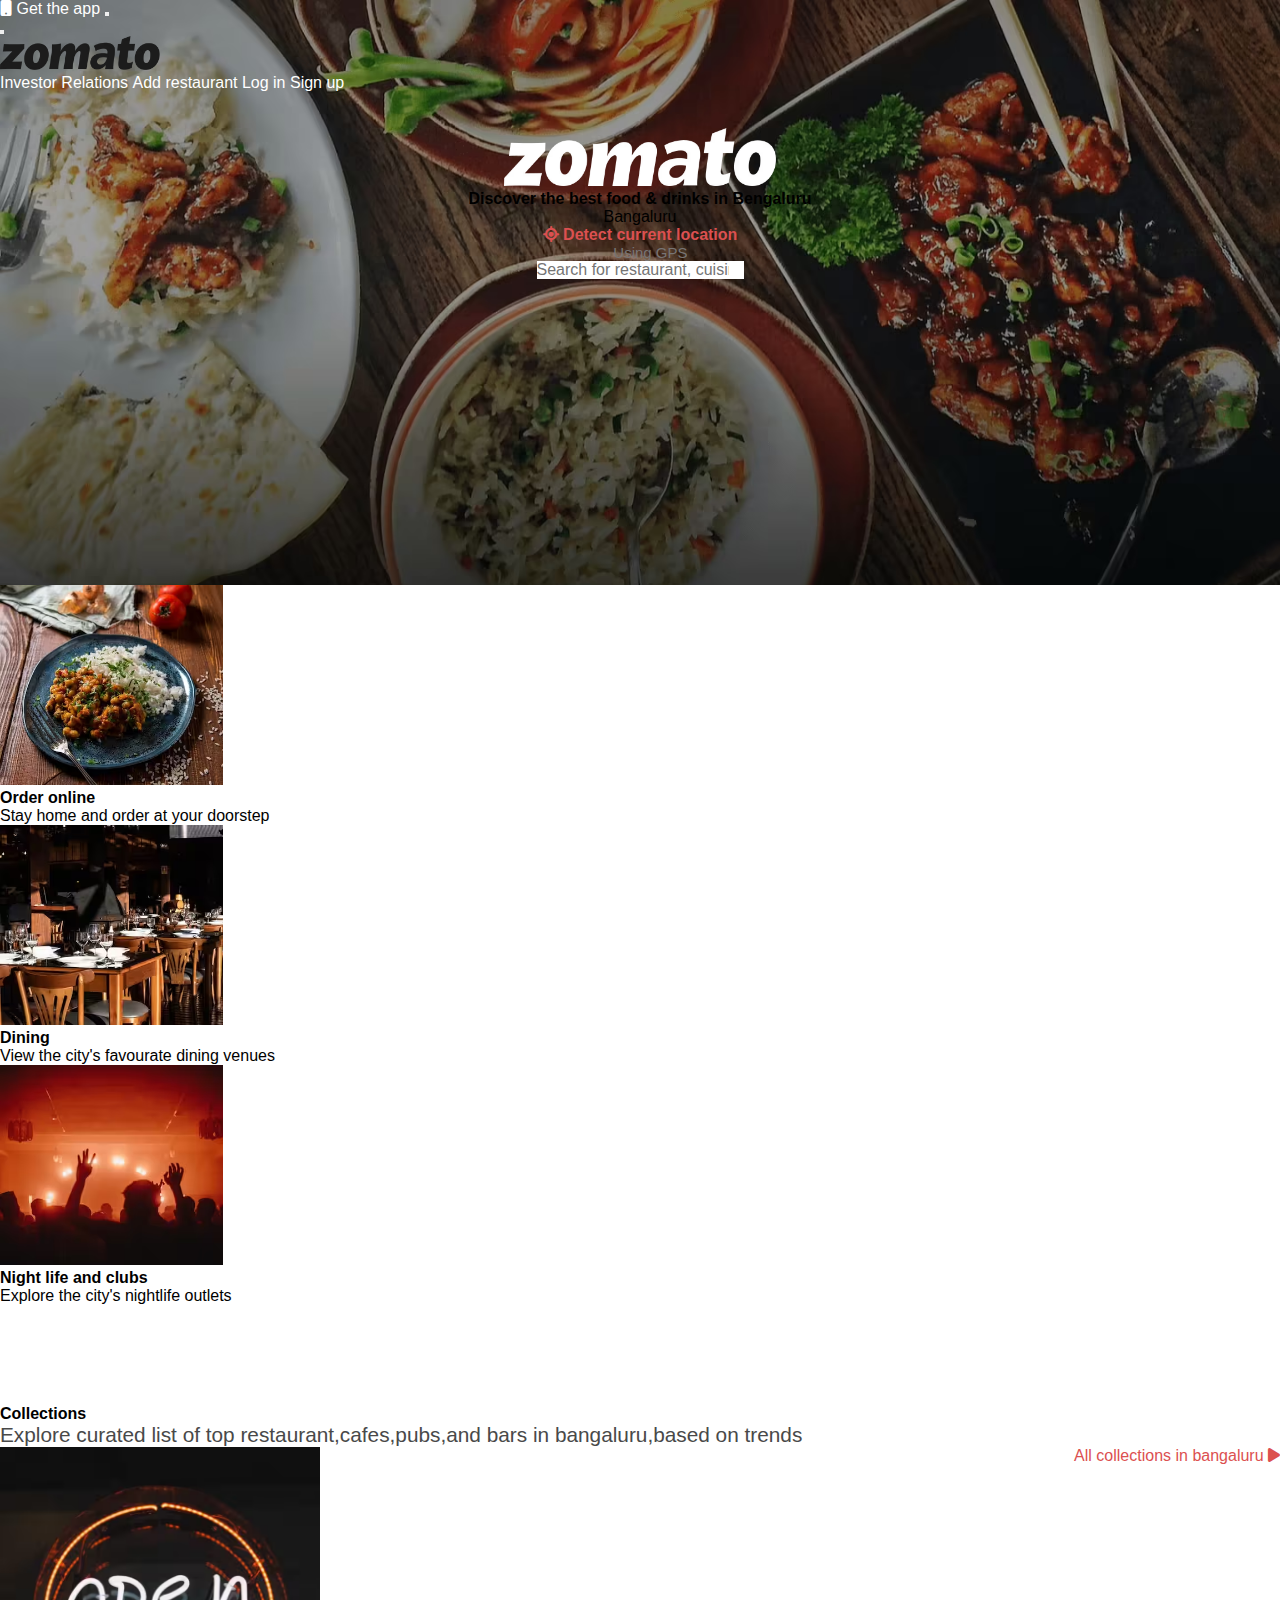
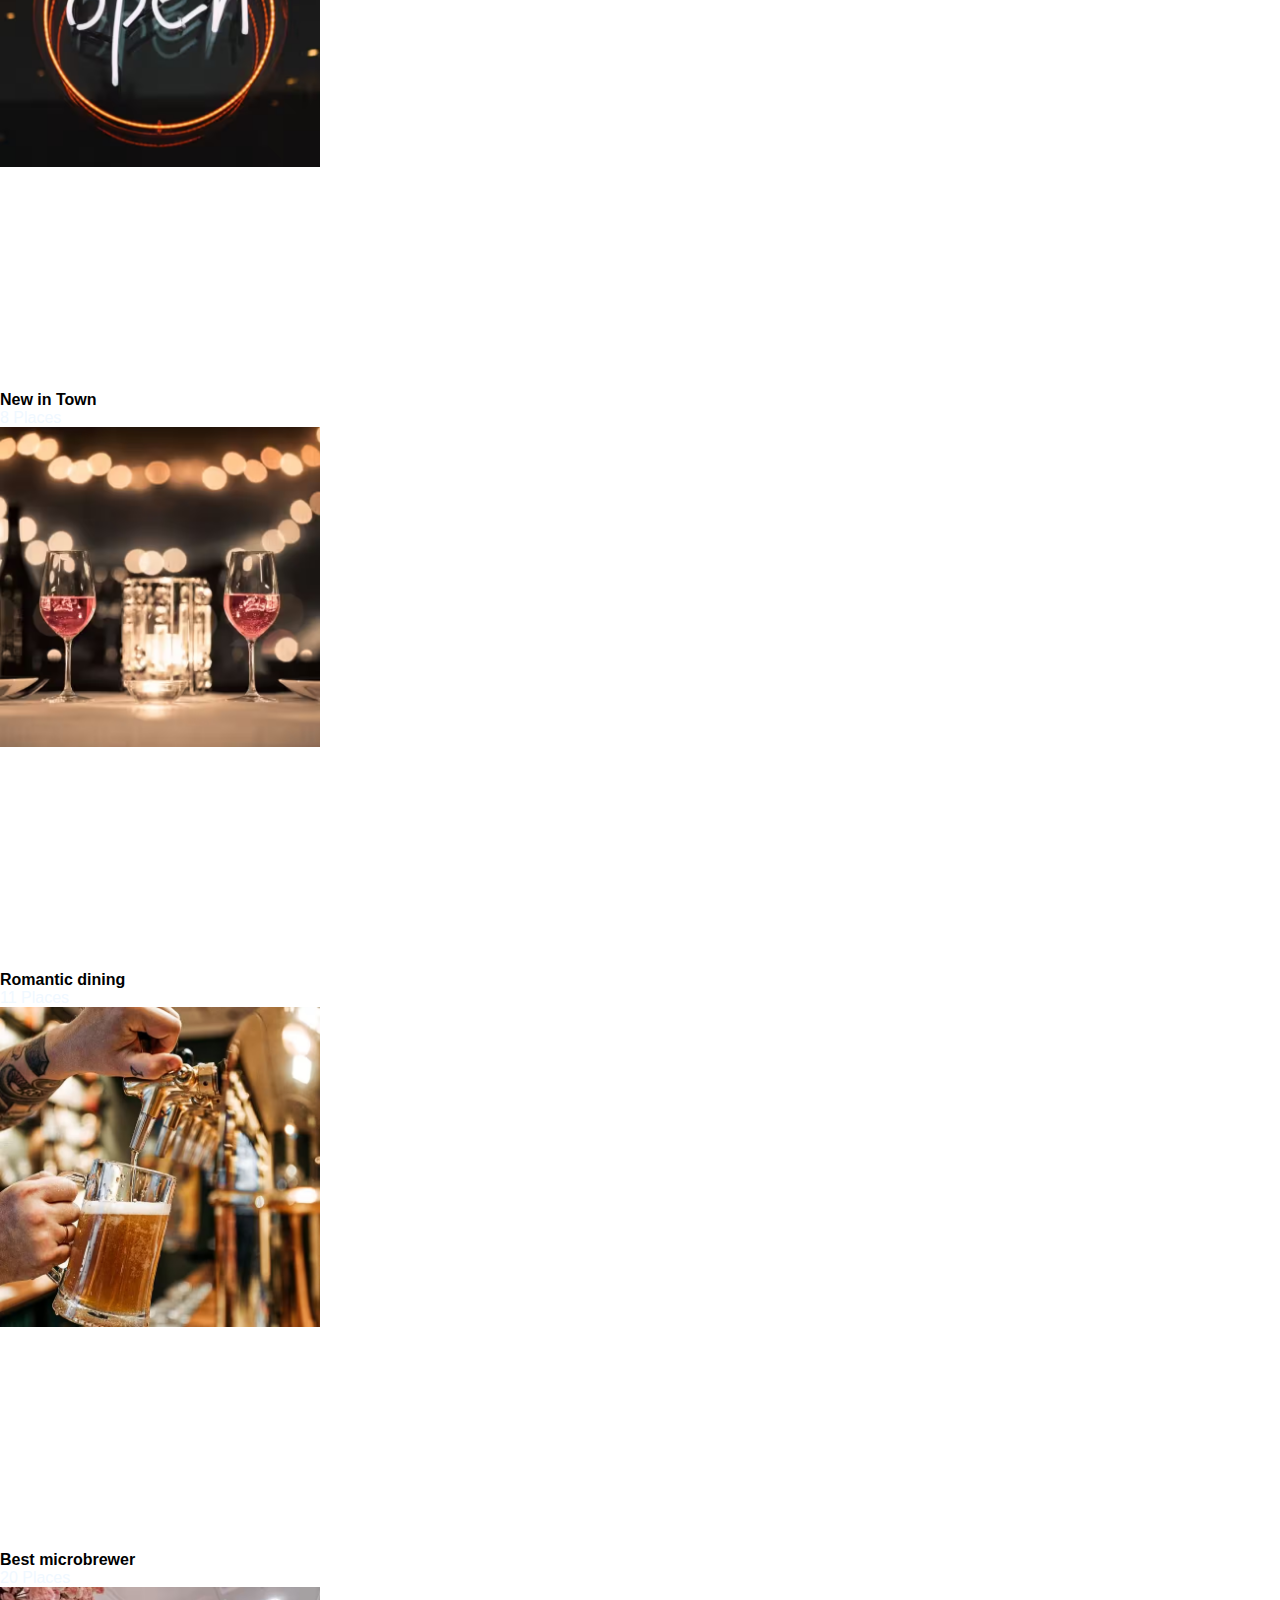
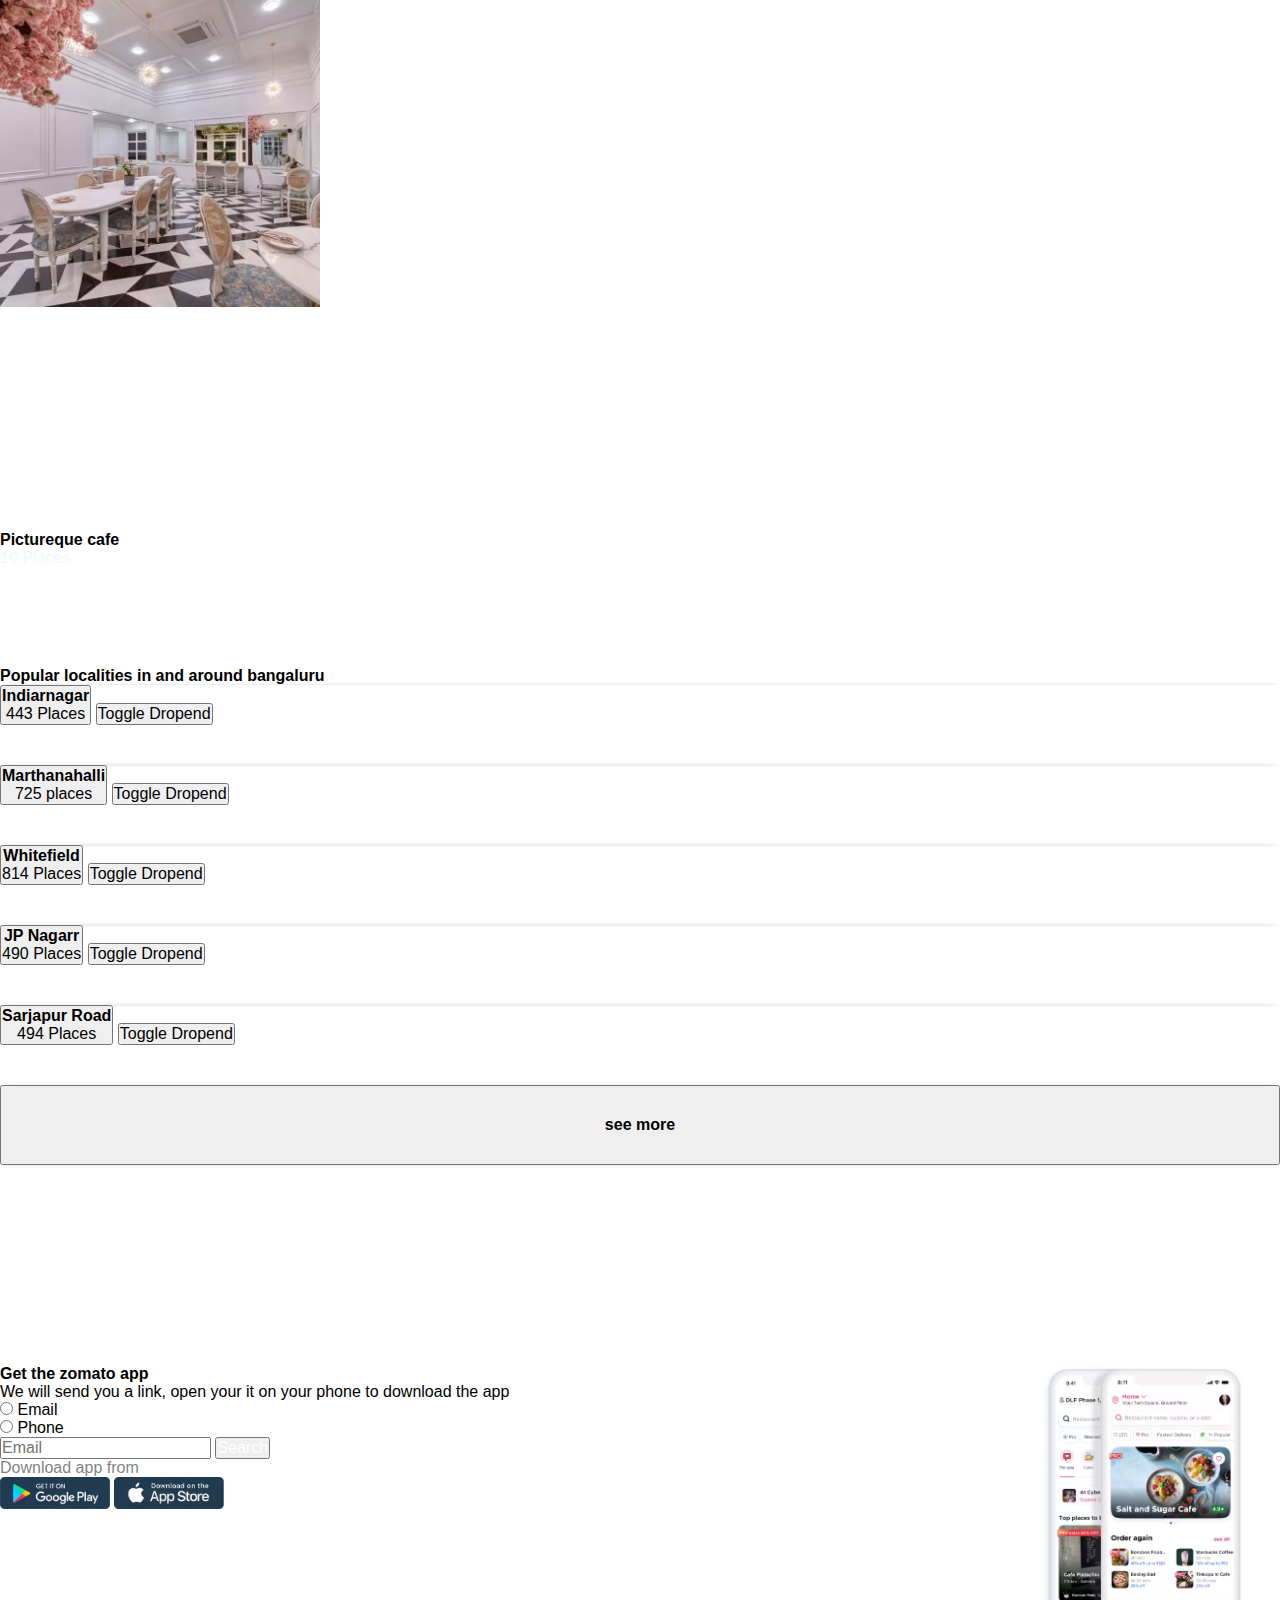
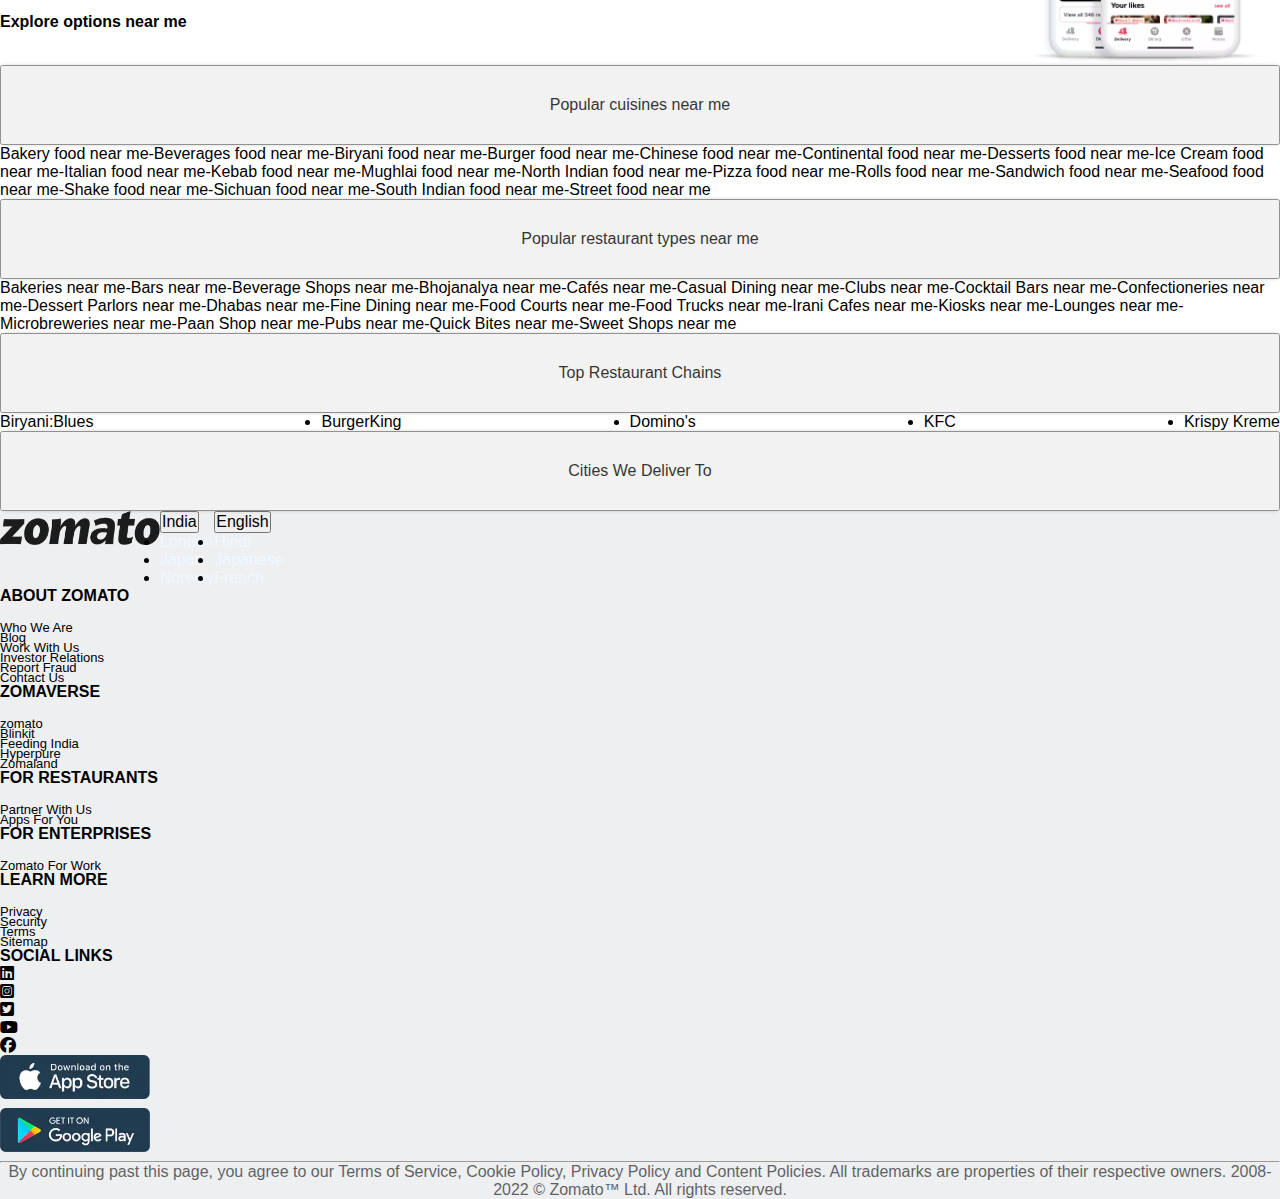
==== idex.html @ 81cb610a "first commit" ====
<!DOCTYPE html>
<!DOCTYPE html>
<html lang="en">
<head>
    <meta charset="UTF-8">
    <meta http-equiv="X-UA-Compatible" content="IE=edge">
    <meta name="viewport" content="width=device-width, initial-scale=1.0">
    <title>Document</title>
    <link href="https://cdn.jsdelivr.net/npm/bootstrap@5.2.2/dist/css/bootstrap.min.css" rel="stylesheet" integrity="sha384-Zenh87qX5JnK2Jl0vWa8Ck2rdkQ2Bzep5IDxbcnCeuOxjzrPF/et3URy9Bv1WTRi" crossorigin="anonymous">
    <link rel="stylesheet" href="https://cdnjs.cloudflare.com/ajax/libs/font-awesome/6.2.1/css/all.min.css">
    <link rel="stylesheet" href="https://cdnjs.cloudflare.com/ajax/libs/font-awesome/6.2.1/css/all.min.css">
    <link rel="stylesheet" href="https://cdnjs.cloudflare.com/ajax/libs/font-awesome/6.2.1/css/all.min.css">
    <link rel="stylesheet" href="style.css">
</head>
<body>
    <header>
        <section class="container">
            <div class="toplayer">
                <div class="row">
                    <div class="col-md-12">
                        <nav class="navbar navbar-expand-md p-m-5 ">
                            <div class="container-fluid">
                            <a class="navbar-brand d-none d-md-block" href="#"><i class="fa-solid fa-mobile-button"></i> Get the app</a>
                            <button class="navbar-toggler" type="button" data-bs-toggle="offcanvas" data-bs-target="#offcanvasNavbar" aria-controls="offcanvasNavbar" aria-expanded="false">
                                <span class="navbar-toggler-icon"></span>
                            </button>
                            <div class="offcanvas offcanvas-start" tabindex="-1" id="offcanvasNavbar" aria-labelledby="offcanvasNavbarLabel">
                                <div class="offcanvas-header">
                                    <button type="button" class="btn-close " data-bs-dismiss="offcanvas" aria-label="Close"></button>
                                <h6 class="offcanvas-title"  id="offcanvasNavbarLabel"><img src="img/icon/zomato black.png " style="width:10em ;" alt=""></h6>
                                </div>
                                <div class="offcanvas-body">
                                <ul class="navbar-nav justify-content-end flex-grow-1 pe-3" aria-expanded="false">
                                    <li class="nav-item">
                                    <a class="nav-link active" aria-current="page" href="#">Investor Relations</a>
                                    </li>
                                    <li class="nav-item">
                                    <a class="nav-link" href="#">Add restaurant</a>
                                    </li>
                                    <li class="nav-item">
                                    <a class="nav-link" href="#">Log in</a>
                                    </li>
                                    <li class="nav-item">
                                    <a class="nav-link" href="#">Sign up</a>
                                    </li>
                                    </li>
                                </ul>
                                </div>
                            </div>
                            </div>
                        </nav>
                    </div>    
                </div>
                <br>
                <br>
                <div class="col-md-12">
                    <div class="zomato">
                        <img src="img/icon/zomato.png" class="rounded mx-auto d-block" style="width:17em;" alt="zomato.png">
                        <br>
                        <h1 class="text-white">Discover the best food & drinks in Bengaluru</h1>
                        <nav class="navbar location mx-auto w-75 bg-light">
                            <div class="container-fluid">
                              <form class="d-flex " role="search">
                                <div class="dropdown ">
                                    <a class="btn btn-light btn-md dropdown-toggle " href="#" role="button" data-bs-toggle="dropdown" aria-expanded="false">
                                     Bangaluru
                                    </a>
                                  
                                    <ul class="dropdown-menu nut">
                                      <li><a class="dropdown-item" href="#"><h6><i class="fa-solid fa-location-crosshairs"></i> Detect current location </h6>
                                        <p>&nbsp;&nbsp;&nbsp;&nbsp;&nbsp;Using GPS</p></a></li>
                                    </ul>
                                  </div>
                                <input class="form-control container-fluid search me-2" type="search" placeholder="Search for restaurant, cuisine or a dish" aria-label="Search">
                              </form>
                            </div>
                        </nav>
                    </div>
                </div>
            </div>
        </section>
    </header> 
    <main class="mt-5">
        <section class="bg-light">
            <div class="container">
                <div class="row">
                    <div class="col-6 col-sm-4 mt-3">
                        <div class="card oneline">
                            <img src="img/image/plate.avif" class="card-img-top" height="200rem"  alt="food">
                            <div class="card-body">
                                <h5 class="card-title">Order online</h5>
                                <p class="card-text">Stay home and order at your doorstep</p>
                            </div>
                        </div>
                    </div>
                    <div class="col-6 col-sm-4 mt-3">
                        <div class="card oneline">
                            <img src="img/image/chair.avif" class="card-img-top" height="200rem" alt="chair">
                            <div class="card-body">
                                <h5 class="card-title">Dining</h5>
                                <p class="card-text">View the city's favourate dining venues</p>
                            </div>
                        </div>
                    </div>
                    <div class="col-6 col-sm-4 mt-3">
                        <div class="card  oneline">
                            <img src="img/image/party.avif" class="card-img-top"  height="200rem" alt="party">
                            <div class="card-body">
                                <h5 class="card-title">Night life and clubs</h5>
                                <p class="card-text">Explore the city's nightlife outlets  </p>
                            </div>
                        </div>
                    </div>
                </div>
                <div class="row collection ">
                    <div class="col-12">
                        <h1>Collections</h1>
                    </div>
                <div class="row">
                    <div class="col-9">
                        <p class="para" style="font-size:1.3em;">Explore curated  list of top restaurant,cafes,pubs,and bars in bangaluru,based on trends</p>
                    </div>
                    <div class="col-3 ">
                        <a href="#"><p class="all">All collections in bangaluru <i class="fa-solid fa-play"></i></p></a>
                    </div>
                </div>
                <div class="row ">
                    <div class="col-6 col-sm-3 mt-3">
                        <div class="card text-bg-dark secondline" >
                            <img src="img/image/open.jpg" class="card-img">
                            <div class="card-img-overlay">
                              <h5 class="card-title ">New in Town</h5>
                              <a href="#"><p class="card-text">8 Places</p></a>
                            </div>
                          </div>
                    </div>
                    <div class="col-6 col-sm-3 mt-3">
                        <div class="card text-bg-dark secondline" >
                            <img src="img/image/wine glass.jpg" class="card-img">
                            <div class="card-img-overlay">
                              <h5 class="card-title ">Romantic dining</h5>
                              <a href="#"><p class="card-text">11 Places</p></a>
                            </div>
                          </div>
                    </div>
                    <div class="col-6 col-sm-3 mt-3">
                        <div class="card text-bg-dark secondline" >
                            <img src="img/image/bar.jpg" class="card-img">
                            <div class="card-img-overlay">
                              <h5 class="card-title ">Best microbrewer</h5>
                              <a href="#"><p class="card-text">20 Places</p></a>
                            </div>
                          </div>
                    </div>
                    <div class="col-6 col-sm-3 mt-3">
                        <div class="card text-bg-dark secondline" >
                            <img src="img/image/dining.jpg" class="card-img">
                            <div class="card-img-overlay">
                              <h5 class="card-title ">Pictureque cafe</h5>
                              <a href="#"><p class="card-text ">10 Places</p></a>
                            </div>
                          </div>
                    </div>
                </div>
                <div class="row popular">
                    <div class="col-12">
                        <h1>Popular localities in and around bangaluru</h1>
                    </div>
                </div>
                <div class="row places">
                    <div class="col-12 col-sm-4 ">
                        <div class="btn-group dropend placecard">
                            <button type="button" class="btn">
                                <div class="switch">
                                    <h5>Indiarnagar</h5>
                                    <p>443 Places</p>
                                </div>
                            </button>
                            <button type="button" class="btn dropdown-toggle dropdown-toggle-split" data-bs-toggle="dropdown" aria-expanded="false">
                                <span class="visually-hidden">Toggle Dropend</span>
                            </button>
                        </div>
                    </div>
                    <div class="col-12 col-sm-4">
                        <div class="btn-group dropend placecard">
                            <button type="button" class="btn">
                                <div class="switch">
                                    <h5>Marthanahalli</h5>
                                    <p>725 places</p>
                                </div>
                            </button>
                            <button type="button" class="btn dropdown-toggle dropdown-toggle-split" data-bs-toggle="dropdown" aria-expanded="false">
                                <span class="visually-hidden">Toggle Dropend</span>
                            </button>
                        </div>
                    </div>
                    <div class="col-12 col-sm-4">
                        <div class="btn-group dropend placecard">
                            <button type="button" class="btn">
                                <div class="switch">
                                    <h5 class="me-auto">Whitefield</h5>
                                    <p class="me-auto">814 Places</p>
                                </div>
                            </button>
                            <button type="button" class="btn dropdown-toggle dropdown-toggle-split" data-bs-toggle="dropdown" aria-expanded="false">
                                <span class="visually-hidden">Toggle Dropend</span>
                            </button>
                        </div>
                    </div>
                    <div class="col-12 col-sm-4">
                        <div class="btn-group dropend placecard">
                            <button type="button" class="btn">
                                <div class="switch">
                                    <h5 class="me-auto">JP Nagarr</h5>
                                    <p class="me-auto">490 Places</p>
                                </div>
                            </button>
                            <button type="button" class="btn dropdown-toggle dropdown-toggle-split" data-bs-toggle="dropdown" aria-expanded="false">
                                <span class="visually-hidden">Toggle Dropend</span>
                            </button>
                        </div>
                    </div>
                    <div class="col-12 col-sm-4">
                        <div class="btn-group dropend placecard">
                            <button type="button" class="btn">
                                <div class="switch">
                                    <h5 class="me-auto">Sarjapur Road</h5>
                                    <p class="me-auto">494 Places</p>
                                </div>
                            </button>
                            <button type="button" class="btn dropdown-toggle dropdown-toggle-split" data-bs-toggle="dropdown" aria-expanded="false">
                                <span class="visually-hidden">Toggle Dropend</span>
                            </button>
                        </div>
                    </div>
                    <div class="col-12 col-sm-4">
                        <div class="dropdown placetwo">
                            <button class="btn dropdown-toggle" type="button" data-bs-toggle="dropdown" aria-expanded="false">
                              <h5>see more</h5>
                            </button>
                        </div>
                    </div>
                </div>
                <div class="row mobilerow">
                    <div class="col-sm-6 ">
                        <img class="mobile d-none d-sm-block" src="img/image/mobile.png" alt="">
                    </div>
                    <div class="col-12 col-sm-6">
                        <div class="row">
                            <div class="col-12">
                                <h1>Get the zomato app</h1>
                            </div>
                        </div>
                        <div class="row">
                            <div class="col-12">
                                <p>We will send you a link, open your it on your phone to download the app</p>
                            </div>
                        </div>
                        <div class="row">
                            <div>
                                <div class="form-check form-check-inline">
                                    <input class="form-check-input" type="radio" name="inlineRadioOptions" id="inlineRadio1" value="option1">
                                    <label class="form-check-label" for="inlineRadio1">Email</label>
                                </div>
                                <div class="form-check form-check-inline">
                                    <input class="form-check-input" type="radio" name="inlineRadioOptions" id="inlineRadio2" value="option2">
                                    <label class="form-check-label" for="inlineRadio2">Phone</label>
                                </div>
                            </div>    
                        </div>
                        <div class="row">
                            <div class="col-12">
                                <nav class="navbar">
                                    <div class="container-fluid">
                                      <form class="d-flex me-auto" role="search">
                                        <input class="form-control me-2" type="search" placeholder="Email" aria-label="Search">
                                        <button class="btn bg-danger appsearch" type="submit">Search</button>
                                      </form>
                                    </div>
                                </nav>
                            </div>
                        </div>
                        <div class="row mt-3">
                            <div class="col-12">
                                <p style="opacity:0.5;">Download app from</p>
                            </div>
                        </div>
                        <div class="row mt-2 mobileadd">
                            <div class="col-12">
                                <div>
                                    <img src="img/icon/gplyay.png" alt="">
                                    <img src="img/icon/appstr.png" alt="">
                                </div>
                            </div>
                        </div>
                    </div>
                </div>
                <div class="row Explore">
                    <div class="col-12">
                        <h1 >Explore options near me</h1>
                    </div>
                </div>
                <div class="row mt-3 ">
                     <div class="col-12">
                        <div class="dropdown ">
                            <button class="btn btn-lg expbtn dropdown-toggle" type="button" data-bs-toggle="dropdown" aria-expanded="false">
                                Popular cuisines near me
                            </button>
                            <p class="dropdown-menu listmenu">
                                <a href="#">Bakery food near me-Beverages food near me-Biryani food near me-Burger food near me-Chinese food near me-Continental food near me-Desserts food near me-Ice Cream food near me-Italian food near me-Kebab food near me-Mughlai food near me-North Indian food near me-Pizza food near me-Rolls food near me-Sandwich food near me-Seafood food near me-Shake food near me-Sichuan food near me-South Indian food near me-Street food near me</a> 
                            </p>
                          </div>
                    </div>
                </div>
                <div class="row mt-3">
                     <div class="col-12">
                        <div class="dropdown ">
                            <button class="btn btn-lg expbtn dropdown-toggle" type="button" data-bs-toggle="dropdown" aria-expanded="false">
                                Popular restaurant types near me
                            </button>
                            <p class="dropdown-menu listmenu">
                               <a href="#"> Bakeries near me-Bars near me-Beverage Shops near me-Bhojanalya near me-Cafés near me-Casual Dining near me-Clubs near me-Cocktail Bars near me-Confectioneries near me-Dessert Parlors near me-Dhabas near me-Fine Dining near me-Food Courts near me-Food Trucks near me-Irani Cafes near me-Kiosks near me-Lounges near me-Microbreweries near me-Paan Shop near me-Pubs near me-Quick Bites near me-Sweet Shops near me</a>
                            </p>
                          </div>
                    </div>
                </div>
                <div class="row mt-3">
                     <div class="col-12">
                        <div class="dropdown">
                            <button class="btn btn-lg expbtn dropdown-toggle" type="button" data-bs-toggle="dropdown" aria-expanded="false">
                                Top Restaurant Chains
                            </button>
                            <ul class="dropdown-menu listmenu">
                            <div class="food">
                                  <li><a class="dropdown-item" href="#">Biryani:Blues </a></li>
                                  <li><a class="dropdown-item" href="#">BurgerKing</a></li>
                                  <li><a class="dropdown-item" href="#">Domino's</a></li>
                                  <li><a class="dropdown-item" href="#">KFC</a></li>
                                  <li><a class="dropdown-item" href="#">Krispy Kreme</a></li>
                            </div>
                            </ul>
                        </div>
                    </div>
                </div>
                <div class="row mt-3">
                     <div class="col-12">
                        <div class="dropdown listmenu">
                            <button class="btn btn-lg expbtn dropdown-toggle" type="button" data-bs-toggle="dropdown" aria-expanded="false">
                                Cities We Deliver To
                            </button>
                        </div>   
                    </div>
                </div>
            </div>
        </section>
    </main>
    <footer class="mn p-4 mt-5">
        <div class="row ms-5 me-5 ">
            <div class="col-12 india">
                <div class="">
                    <img src="img/icon/zomato black.png" style="width:10em">
                </div>
                <div>
                    <div class="trop">
                        <div class="dropdown">
                            <button class="btn indica dropdown-toggle" type="button" data-bs-toggle="dropdown" aria-expanded="false">
                            India
                            </button>
                            <ul class="dropdown-menu">
                            <li><a class="dropdown-item" href="#">London</a></li>
                            <li><a class="dropdown-item" href="#">Japan</a></li>
                            <li><a class="dropdown-item" href="#">Norway</a></li>
                            </ul>
                        </div>
                        <div class="dropdown">
                            <button class="btn indica dropdown-toggle" type="button" data-bs-toggle="dropdown" aria-expanded="false">
                            English
                            </button>
                            <ul class="dropdown-menu">
                            <li><a class="dropdown-item" href="#">Hindi</a></li>
                            <li><a class="dropdown-item" href="#">Japanese</a></li>
                            <li><a class="dropdown-item" href="#">French</a></li>
                            </ul>
                        </div>
                    </div>
                </div>
            </div>
        </div>
        <div class="row m-5 foot">
                <div class="col-4 col-sm-3 col-lg-2 ">
                    <h6>ABOUT ZOMATO</h6><br>
                    <p>Who We Are</p>
                    <p>Blog</p>
                    <p>Work With Us</p>
                    <p>Investor Relations</p>
                    <p>Report Fraud</p>
                    <p>Contact Us</p>
                </div>
                <div class="col-4 col-sm-3 col-lg-2">
                    <h6>ZOMAVERSE</h6><br>
                    <p>zomato</p>
                    <p>Blinkit</p>
                    <p>Feeding India</p>
                    <p>Hyperpure</p>
                    <p>Zomaland</p>
                </div>
                <div class="col-4 col-sm-3 col-lg-2">
                    <h6>FOR RESTAURANTS</h6><br>
                    <p>Partner With Us</p>
                    <p>Apps For You</p>
                </div>
                <div class="col-4 col-sm-3 col-lg-2">
                    <h6>FOR ENTERPRISES</h6><br>
                    <p>Zomato For Work</p>
                </div>
                <div class="col-4 col-sm-3 col-lg-2">
                    <h6>LEARN MORE</h6><br>
                    <p>Privacy</p>
                    <p>Security</p>
                    <p>Terms</p>
                    <p>Sitemap</p>
                </div>
            <div class="col-4 col-sm-3 col-lg-2">
                <div class="row">
                    <div class="col-12">
                        <h6>SOCIAL LINKS</h6>
                    </div>
                </div>
                <div class="row icons">
                    <div class="col-2">
                        <a href="#"><i class="fa-brands fa-linkedin"></i></a>
                    </div>
                    <div class="col-2">
                        <a href="#"><i class="fa-brands fa-square-instagram"></i></a>
                    </div>
                    <div class="col-2">
                        <a href="#"><i class="fa-brands fa-square-twitter"></i></a>
                    </div>
                    <div class="col-2">
                        <a href="#"><i class="fa-brands fa-youtube"></i></a>
                    </div>
                    <div class="col-2">
                        <a href="#"><i class="fa-brands fa-facebook"></i></a>
                    </div>
                </div>
                <div class="row mt-3">
                    <div class="col-12 mt">
                        <img src="img/icon/appstr.png" alt="">
                    </div>
                </div>
                <div class="row">
                    <div class="col-12 mt">
                        <img src="img/icon/gplyay.png" alt="">
                    </div>
                </div>
            </div>
           
        </div>
        <hr>
        <div class="row footr ms-5 me-4">
            <div class="col-12">
                By continuing past this page, you agree to our Terms of Service, Cookie Policy, Privacy Policy and Content Policies. All trademarks are properties of their respective owners. 2008-2022 © Zomato™ Ltd. All rights reserved.
            </div>
        </div>
    </footer>
    <!-- JavaScript Bundle with Popper -->
<script src="https://cdn.jsdelivr.net/npm/bootstrap@5.2.2/dist/js/bootstrap.bundle.min.js" integrity="sha384-OERcA2EqjJCMA+/3y+gxIOqMEjwtxJY7qPCqsdltbNJuaOe923+mo//f6V8Qbsw3" crossorigin="anonymous"></script>   
</body>
</html>
---- style.css ----
*{
    margin: 0%;
    padding:0%;
    font-family: Arial, Helvetica, sans-serif;
    font-size: 1rem;
}
header{
    background-image: url(img/image/81f3ff974d82520780078ba1cfbd453a1583259680.avif);
    background-size: cover ;
    background-repeat: no-repeat;
    height: 65vh;
}
header a{
    color: white!important;
}
header ul li{
    display: inline-flex;
    justify-content:space-between ;
    font-size: 20px; 
    font-family: Arial, Helvetica, sans-serif;
    font-weight: lighter!important;
}
.zomato li a{
    color: black!important;
}
.zomato{
    text-align: center;
}
.btn{
    color:black!important ;
}
.location{
    border-radius: 10px;
    display: inline-flex;
    
}
.search{
    border: 0;
    
}
.card{
    white-space: nowrap;
    overflow: hidden;
}
.set{
    align-items: center;
}
.nut h6{
    color: rgb(220, 80, 80)!important;
}
.nut p{
    font-size: 15px;
    color: rgb(119, 117, 117);
}
.oneline:hover {
    transform: scale(1.06);
    transition: 0.3s;
}
.card-img-overlay{
    margin-top:220px ;
}
a,a:hover{
    text-decoration: none;
    color: aliceblue;
}
.secondline{
    white-space:nowrap;
    overflow:hidden ;

}
.card-img{
    height: 20rem;
}
main{
    padding: 0;
    margin: 0;
}
.collection{
    margin-top: 100px;
}
.para{
    font-weight:100;
    color: rgb(73, 73, 73);
}
.all{
    float: right;
    color: rgb(220, 80, 80);
}
.popular{
    margin-top: 100px;
}
.place{
    margin-top: 100px;
}
.placecard,.expbtn{
    height: 80px;
    box-shadow: 0 0 7px -5px black;
    width: 100%;
    content: inherit;
}
.dropdown-toggle-split{
    width: fit-content;
}
.placetwo button{
    height: 80px!important;
    box-shadow: 0 0 7px -5px black;
    width: 100%!important;
}
.mobile{
    float: right;
    height: 300px;
}
.mobilerow{
    margin-top: 200px;
}
input[type='radio']:checked:after {
    width: 16px;
    height: 16px;
    border-radius: 15px;
    top: -3px;
    left: -1px;
    position: relative;
    background-color: #d9474c;
    content: '';
    display: inline-block;
    visibility: visible;
}
.appsearch{
    color: #fff!important;
}
.mobileadd img{
    width: 110px!important;
}
.Explore{
    margin-top: 100px;
}
.expbtn,.expbtn:hover{
    width: 100%!important;
    opacity: 0.8;
    box-shadow: 0 0 5px -3px;
}

.food{
    width: 100%;
    display: inline-flex;
    justify-content: space-between;
    flex-direction: row;
}
.listmenu a{
    color: black!important;
}
.india{
    display: inline-flex;
    justify-content: space-between;
}
.trop{
    display: inline-flex;
    justify-content:right;
    border-width: 1px!important;
    border-color: black!important;
}
.mn{
    background-color: #edeff1;
}
.foot p{
    font-size: 13px!important;
    line-height: 10px;
}
.icons a{
    color: black;
}
.mt img{
    width: 150px!important;
    margin-bottom: 5px;
}
.footr{
    text-align: center;
    opacity: 0.6;
}
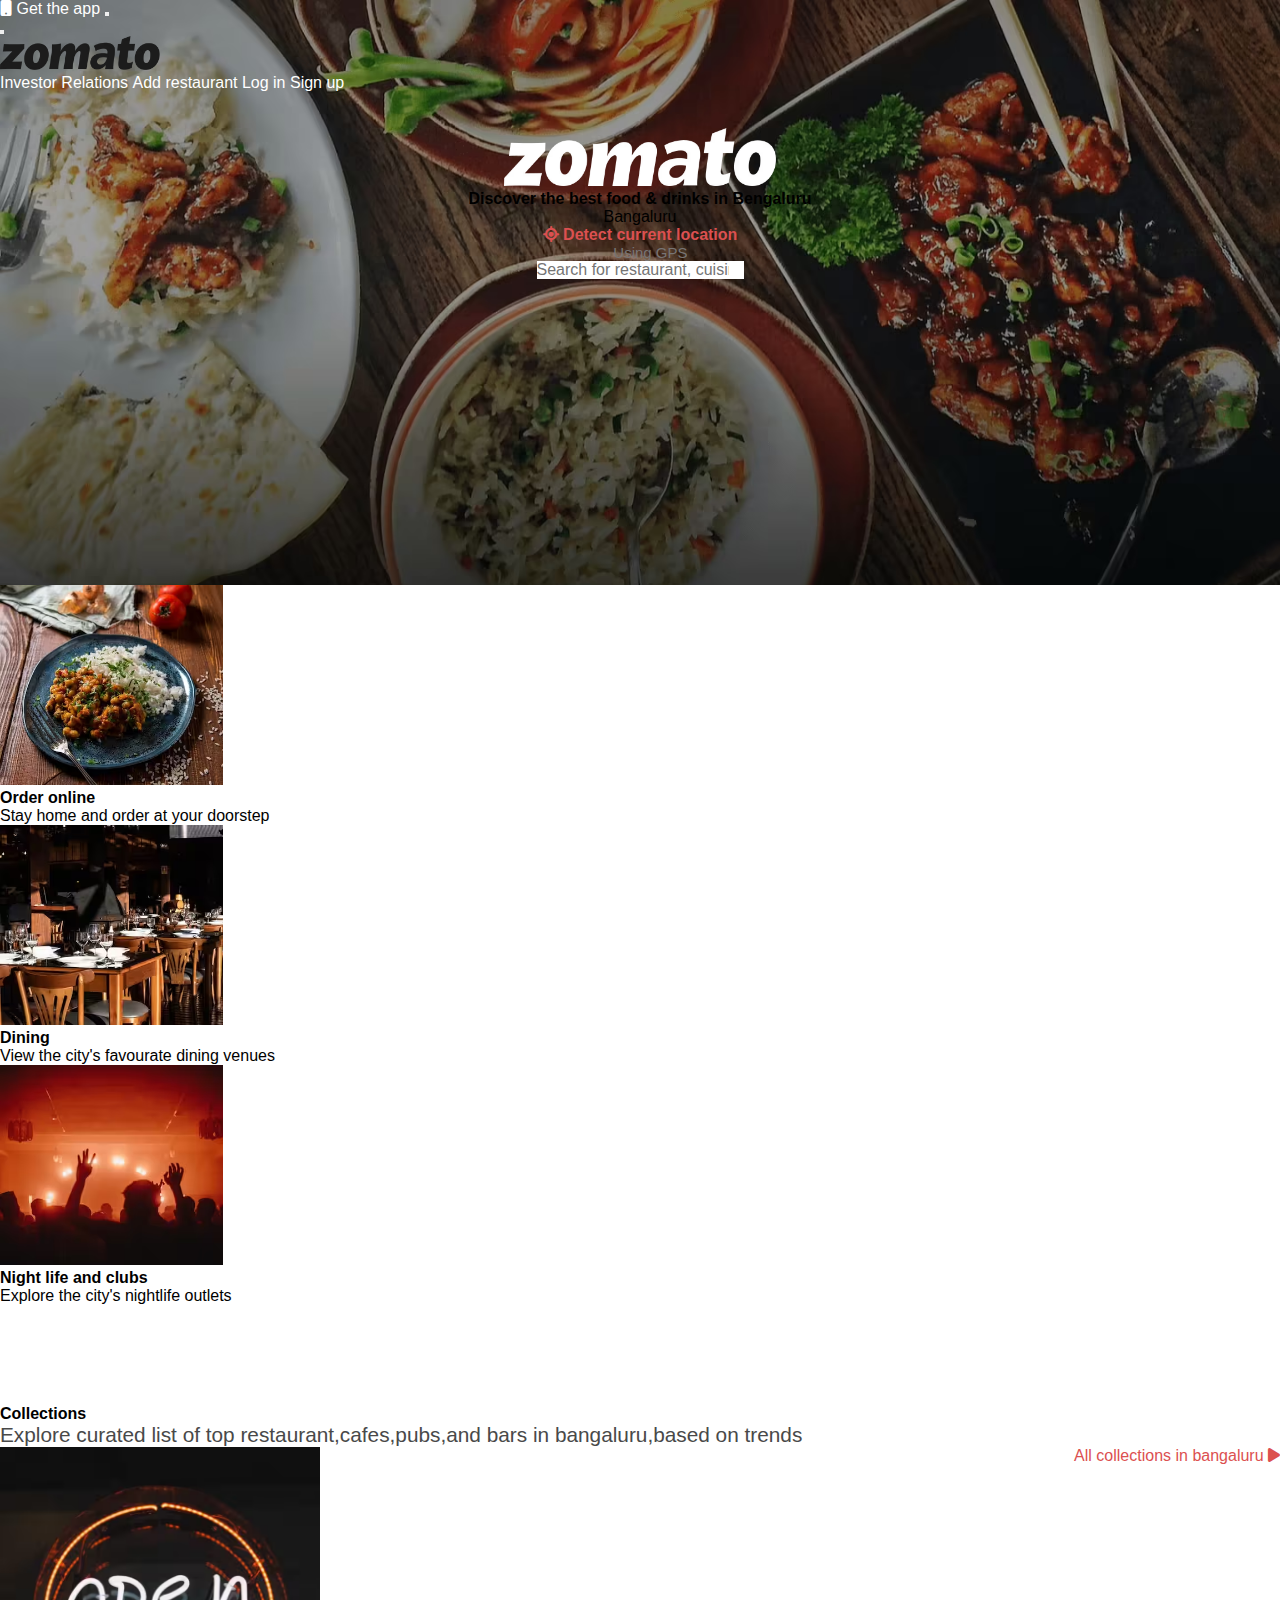
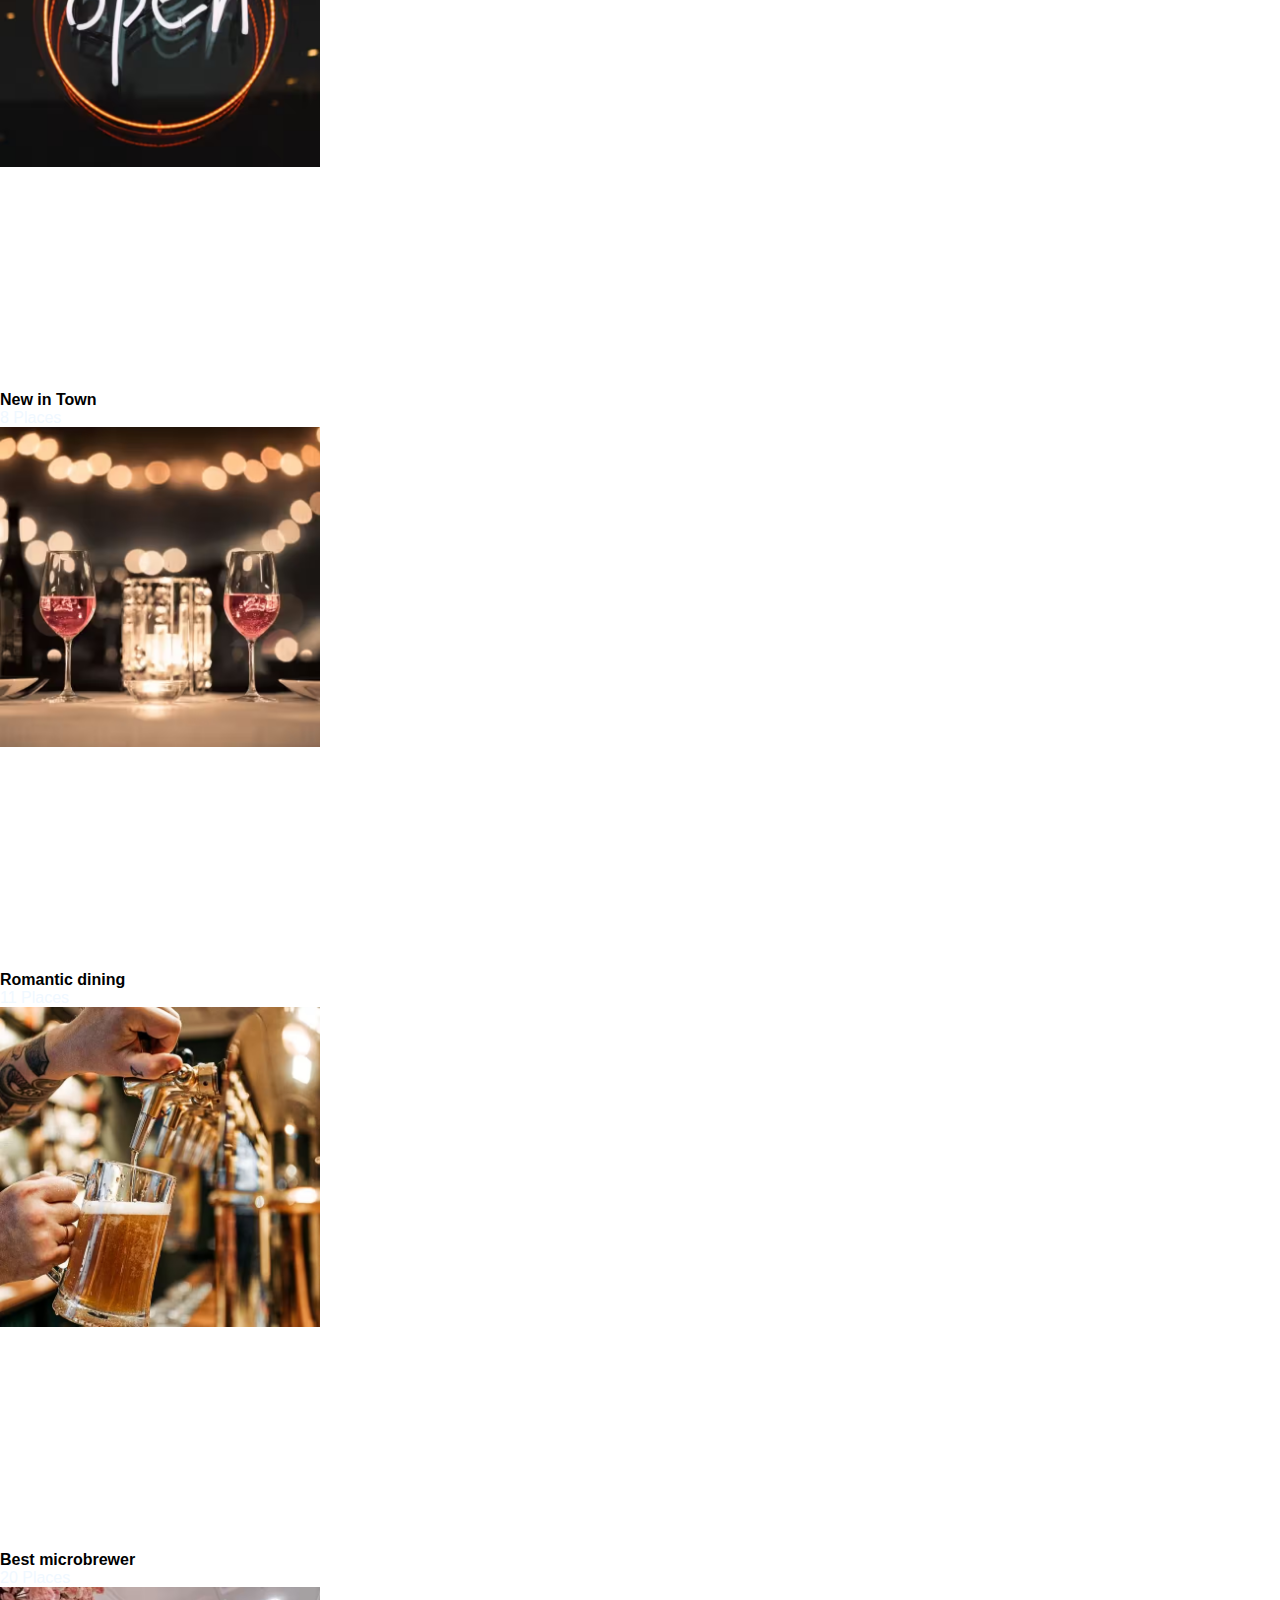
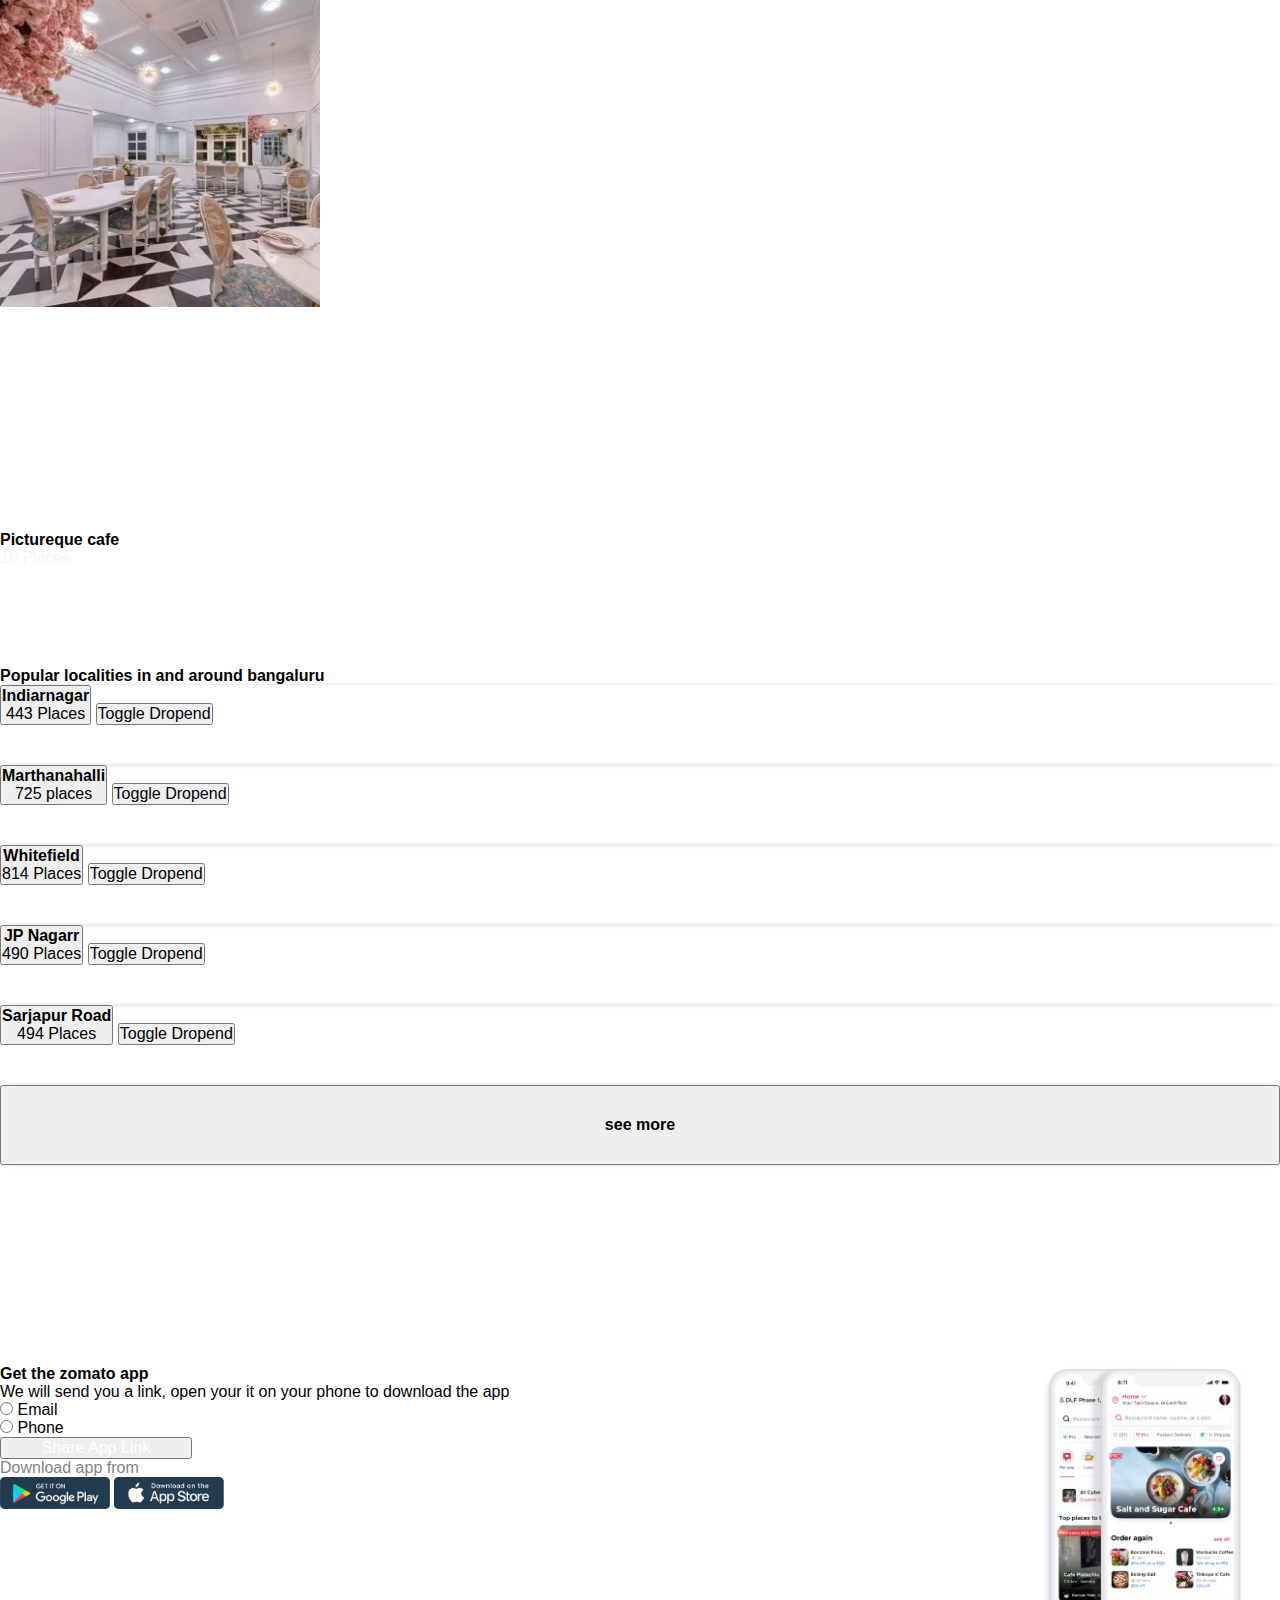
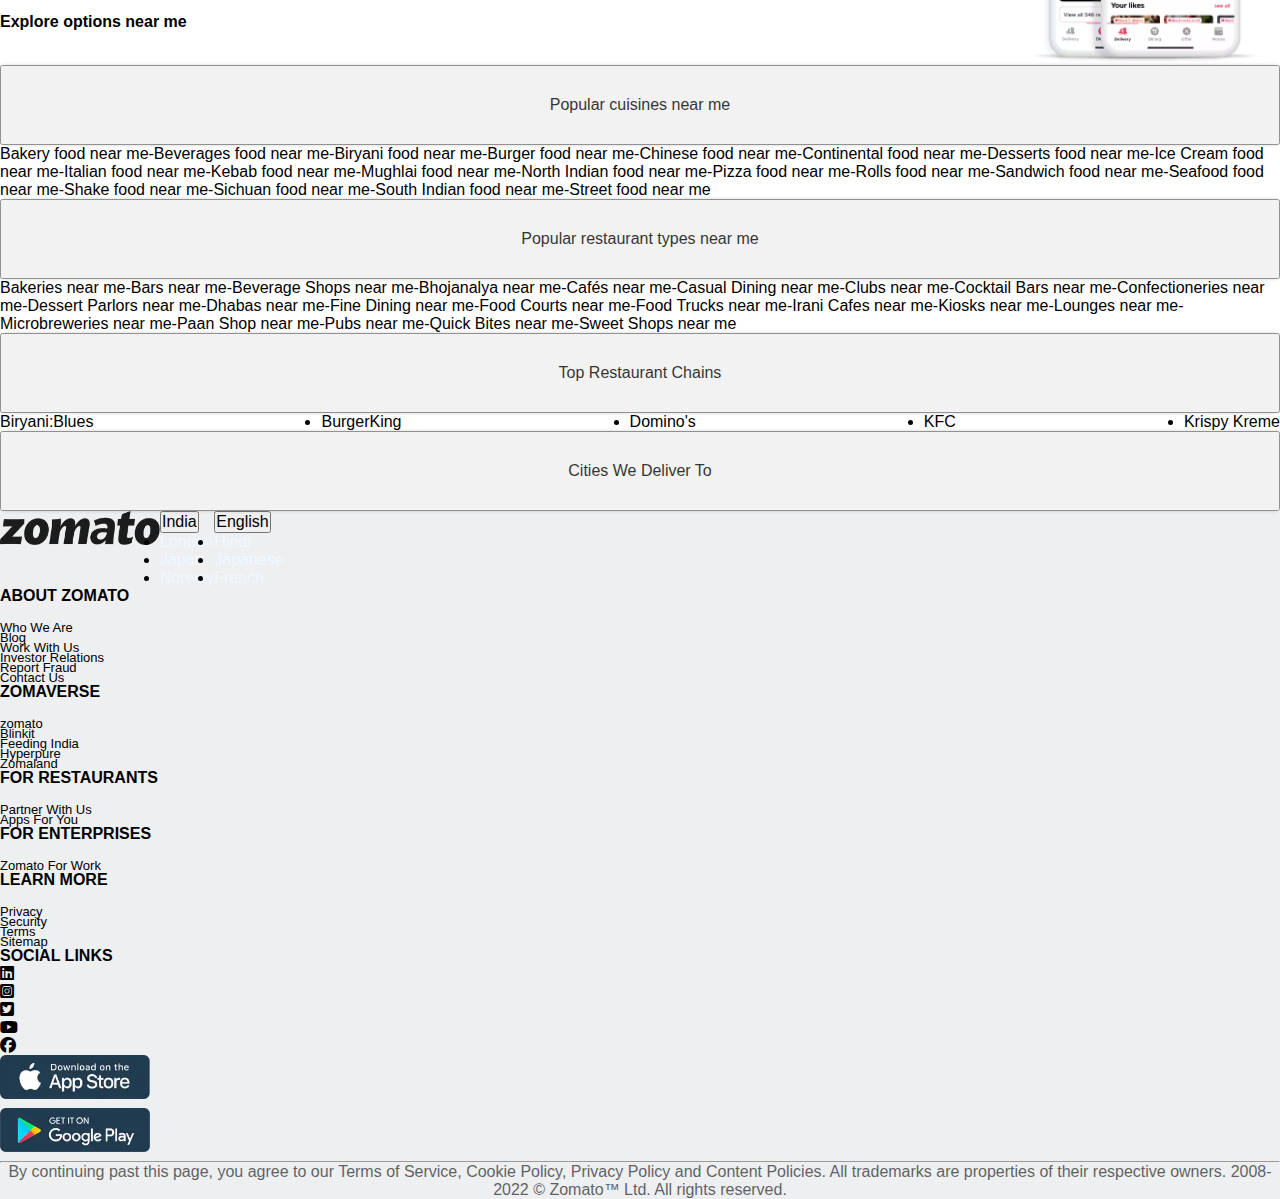
==== commit 0727b358: "modified" ====
--- a/idex.html
+++ b/idex.html
@@ -5,12 +5,13 @@
     <meta charset="UTF-8">
     <meta http-equiv="X-UA-Compatible" content="IE=edge">
     <meta name="viewport" content="width=device-width, initial-scale=1.0">
-    <title>Document</title>
+    <title>Zomato</title>
     <link href="https://cdn.jsdelivr.net/npm/bootstrap@5.2.2/dist/css/bootstrap.min.css" rel="stylesheet" integrity="sha384-Zenh87qX5JnK2Jl0vWa8Ck2rdkQ2Bzep5IDxbcnCeuOxjzrPF/et3URy9Bv1WTRi" crossorigin="anonymous">
     <link rel="stylesheet" href="https://cdnjs.cloudflare.com/ajax/libs/font-awesome/6.2.1/css/all.min.css">
     <link rel="stylesheet" href="https://cdnjs.cloudflare.com/ajax/libs/font-awesome/6.2.1/css/all.min.css">
     <link rel="stylesheet" href="https://cdnjs.cloudflare.com/ajax/libs/font-awesome/6.2.1/css/all.min.css">
     <link rel="stylesheet" href="style.css">
+    <link rel="icon" href="img/icon/zomato icon.png">
 </head>
 <body>
     <header>
@@ -21,12 +22,12 @@
                         <nav class="navbar navbar-expand-md p-m-5 ">
                             <div class="container-fluid">
                             <a class="navbar-brand d-none d-md-block" href="#"><i class="fa-solid fa-mobile-button"></i> Get the app</a>
-                            <button class="navbar-toggler" type="button" data-bs-toggle="offcanvas" data-bs-target="#offcanvasNavbar" aria-controls="offcanvasNavbar" aria-expanded="false">
+                            <button class="navbar-toggler text-white" type="button" onclick="back()" id="hamburg"  data-bs-toggle="offcanvas" data-bs-target="#offcanvasNavbar" aria-controls="offcanvasNavbar" aria-expanded="false">
                                 <span class="navbar-toggler-icon"></span>
                             </button>
                             <div class="offcanvas offcanvas-start" tabindex="-1" id="offcanvasNavbar" aria-labelledby="offcanvasNavbarLabel">
                                 <div class="offcanvas-header">
-                                    <button type="button" class="btn-close " data-bs-dismiss="offcanvas" aria-label="Close"></button>
+                                    <button type="button" class="btn-close" data-bs-dismiss="offcanvas" aria-label="Close"></button>
                                 <h6 class="offcanvas-title"  id="offcanvasNavbarLabel"><img src="img/icon/zomato black.png " style="width:10em ;" alt=""></h6>
                                 </div>
                                 <div class="offcanvas-body">
@@ -259,11 +260,11 @@
                         <div class="row">
                             <div>
                                 <div class="form-check form-check-inline">
-                                    <input class="form-check-input" type="radio" name="inlineRadioOptions" id="inlineRadio1" value="option1">
+                                    <input onclick="radCheck()" class="form-check-input" type="radio" name="inlineRadioOptions" id="inlineRadio1" value="option1">
                                     <label class="form-check-label" for="inlineRadio1">Email</label>
                                 </div>
                                 <div class="form-check form-check-inline">
-                                    <input class="form-check-input" type="radio" name="inlineRadioOptions" id="inlineRadio2" value="option2">
+                                    <input onclick="radCheck()" class="form-check-input" type="radio" name="inlineRadioOptions" id="inlineRadio2" value="option2">
                                     <label class="form-check-label" for="inlineRadio2">Phone</label>
                                 </div>
                             </div>    
@@ -272,10 +273,15 @@
                             <div class="col-12">
                                 <nav class="navbar">
                                     <div class="container-fluid">
-                                      <form class="d-flex me-auto" role="search">
-                                        <input class="form-control me-2" type="search" placeholder="Email" aria-label="Search">
-                                        <button class="btn bg-danger appsearch" type="submit">Search</button>
-                                      </form>
+                                        <form class="d-flex me-auto" role="search">
+                                            <div id="email" style="display: none;">
+                                                <input class="form-control me-2"  type="search" placeholder="Email" aria-label="Search">
+                                            </div>
+                                            <div id="phone" style="display: none;">
+                                                <input class="form-control me-2"  type="search" placeholder="Phone" aria-label="Search">
+                                            </div>
+                                                <button  class="btn bg-danger appsearch" style="width: 15vw;" id="share" type="submit">Share App Link</button>
+                                        </form>
                                     </div>
                                 </nav>
                             </div>
@@ -464,6 +470,18 @@
         </div>
     </footer>
     <!-- JavaScript Bundle with Popper -->
+<script>
+    function radCheck() {
+    if (document.getElementById('inlineRadio1').checked) {
+        document.getElementById('email').style.display = 'block';
+        document.getElementById('phone').style.display = 'none';
+    }
+    else if (document.getElementById('inlineRadio2').checked) {
+        document.getElementById('phone').style.display = 'block';
+        document.getElementById('email').style.display = 'none';
+        }
+    }
+</script>
 <script src="https://cdn.jsdelivr.net/npm/bootstrap@5.2.2/dist/js/bootstrap.bundle.min.js" integrity="sha384-OERcA2EqjJCMA+/3y+gxIOqMEjwtxJY7qPCqsdltbNJuaOe923+mo//f6V8Qbsw3" crossorigin="anonymous"></script>   
 </body>
 </html>